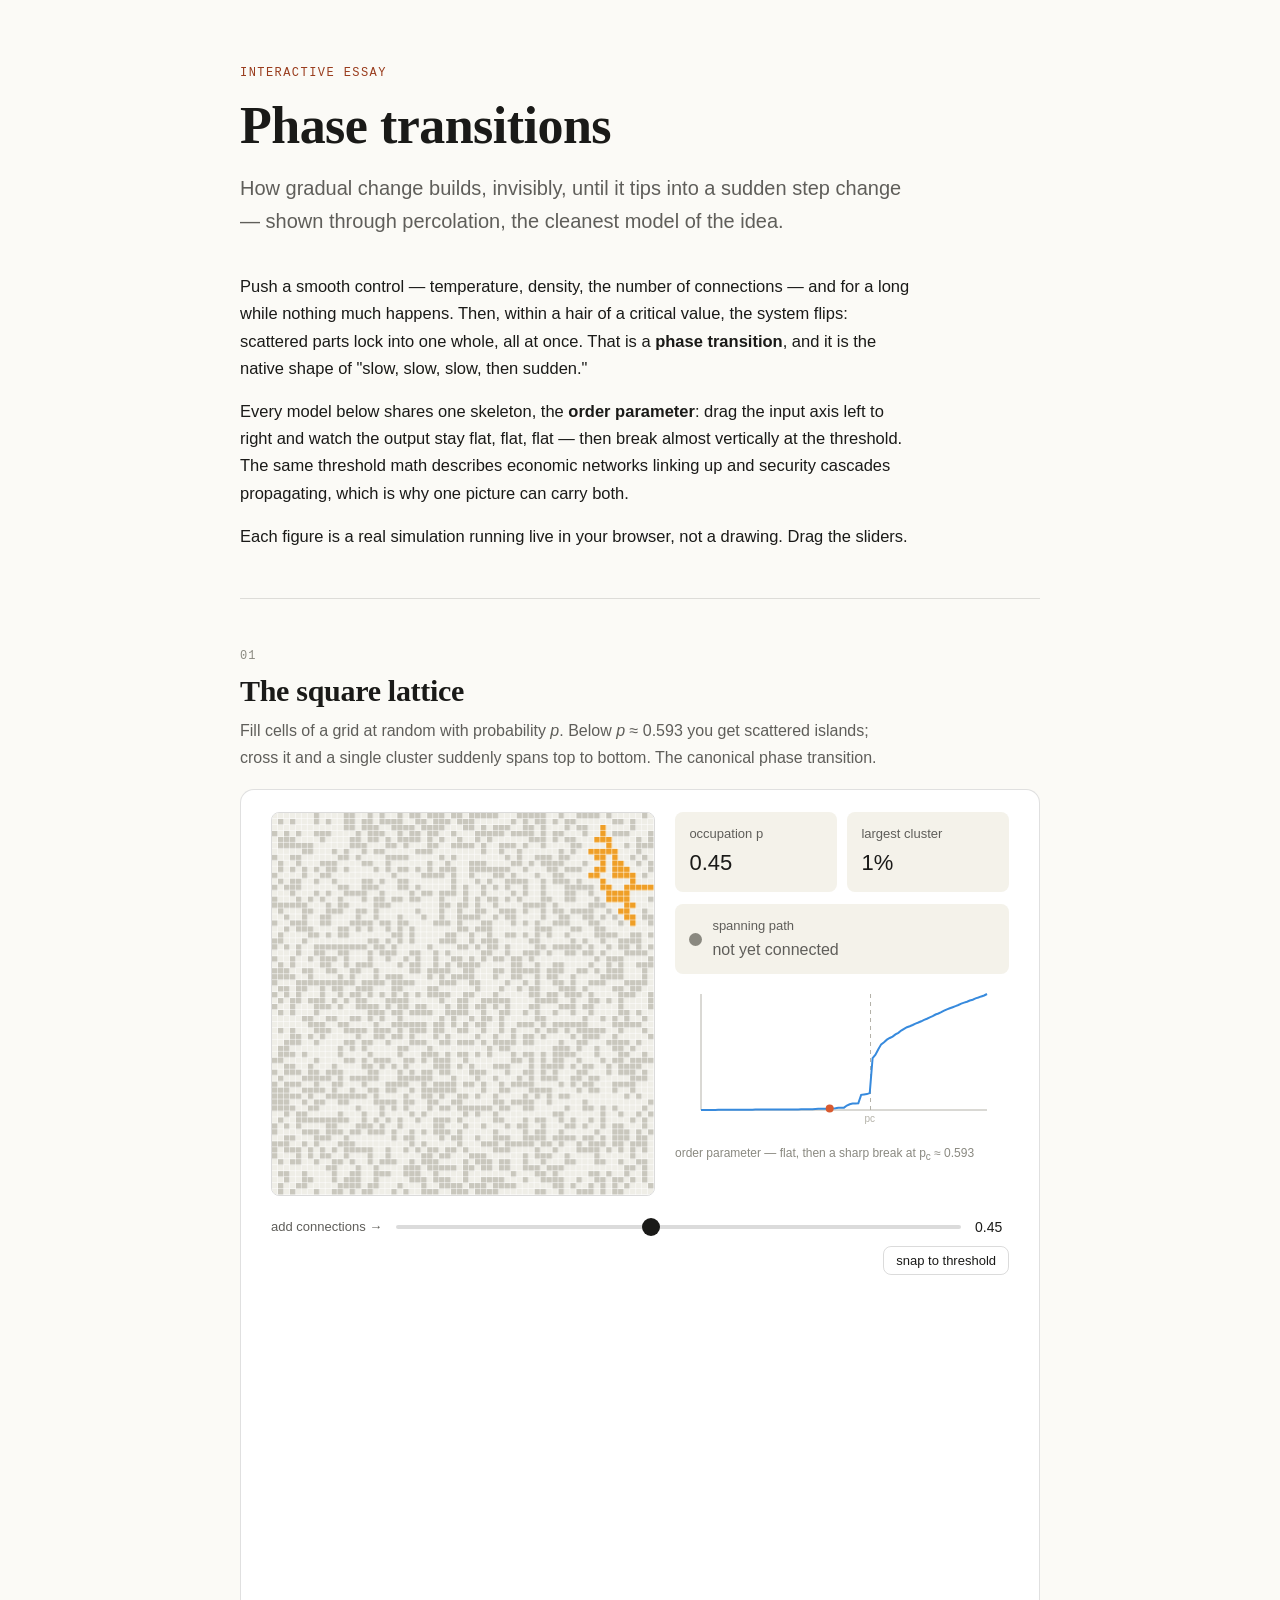
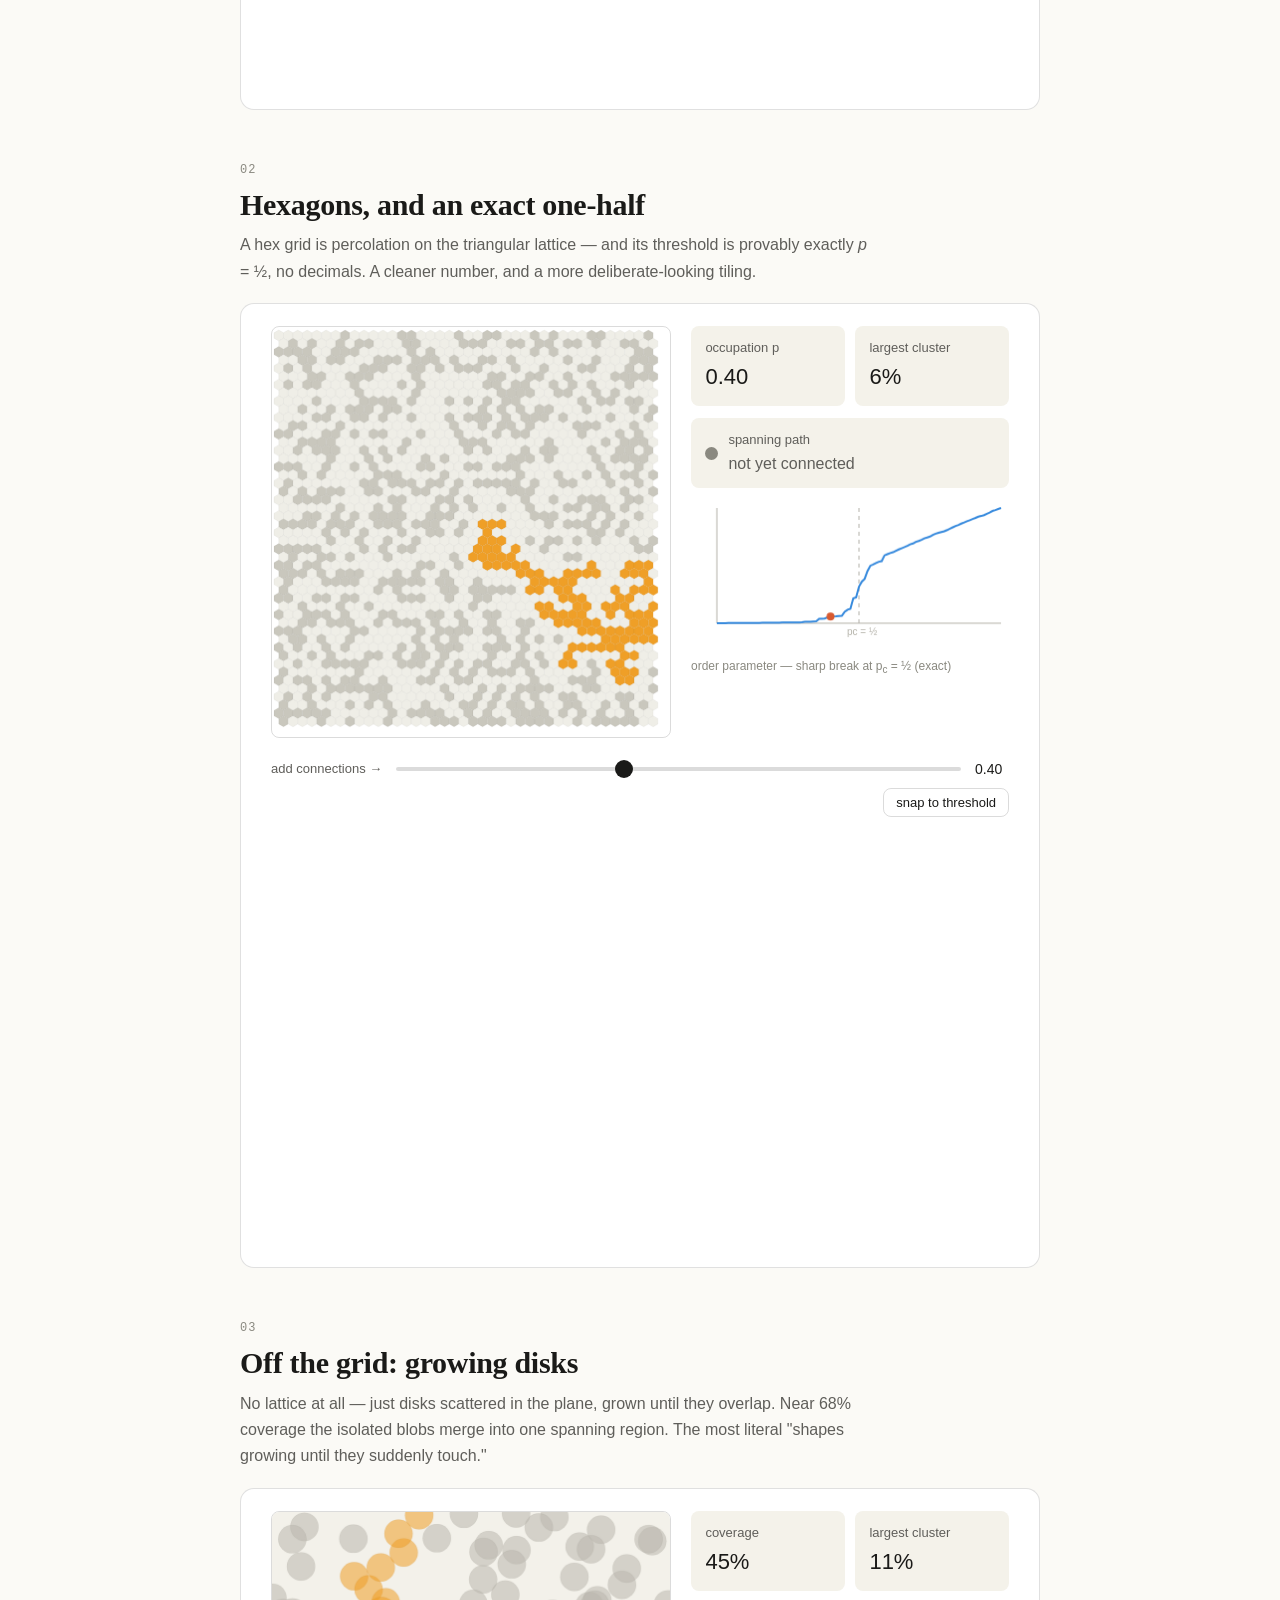
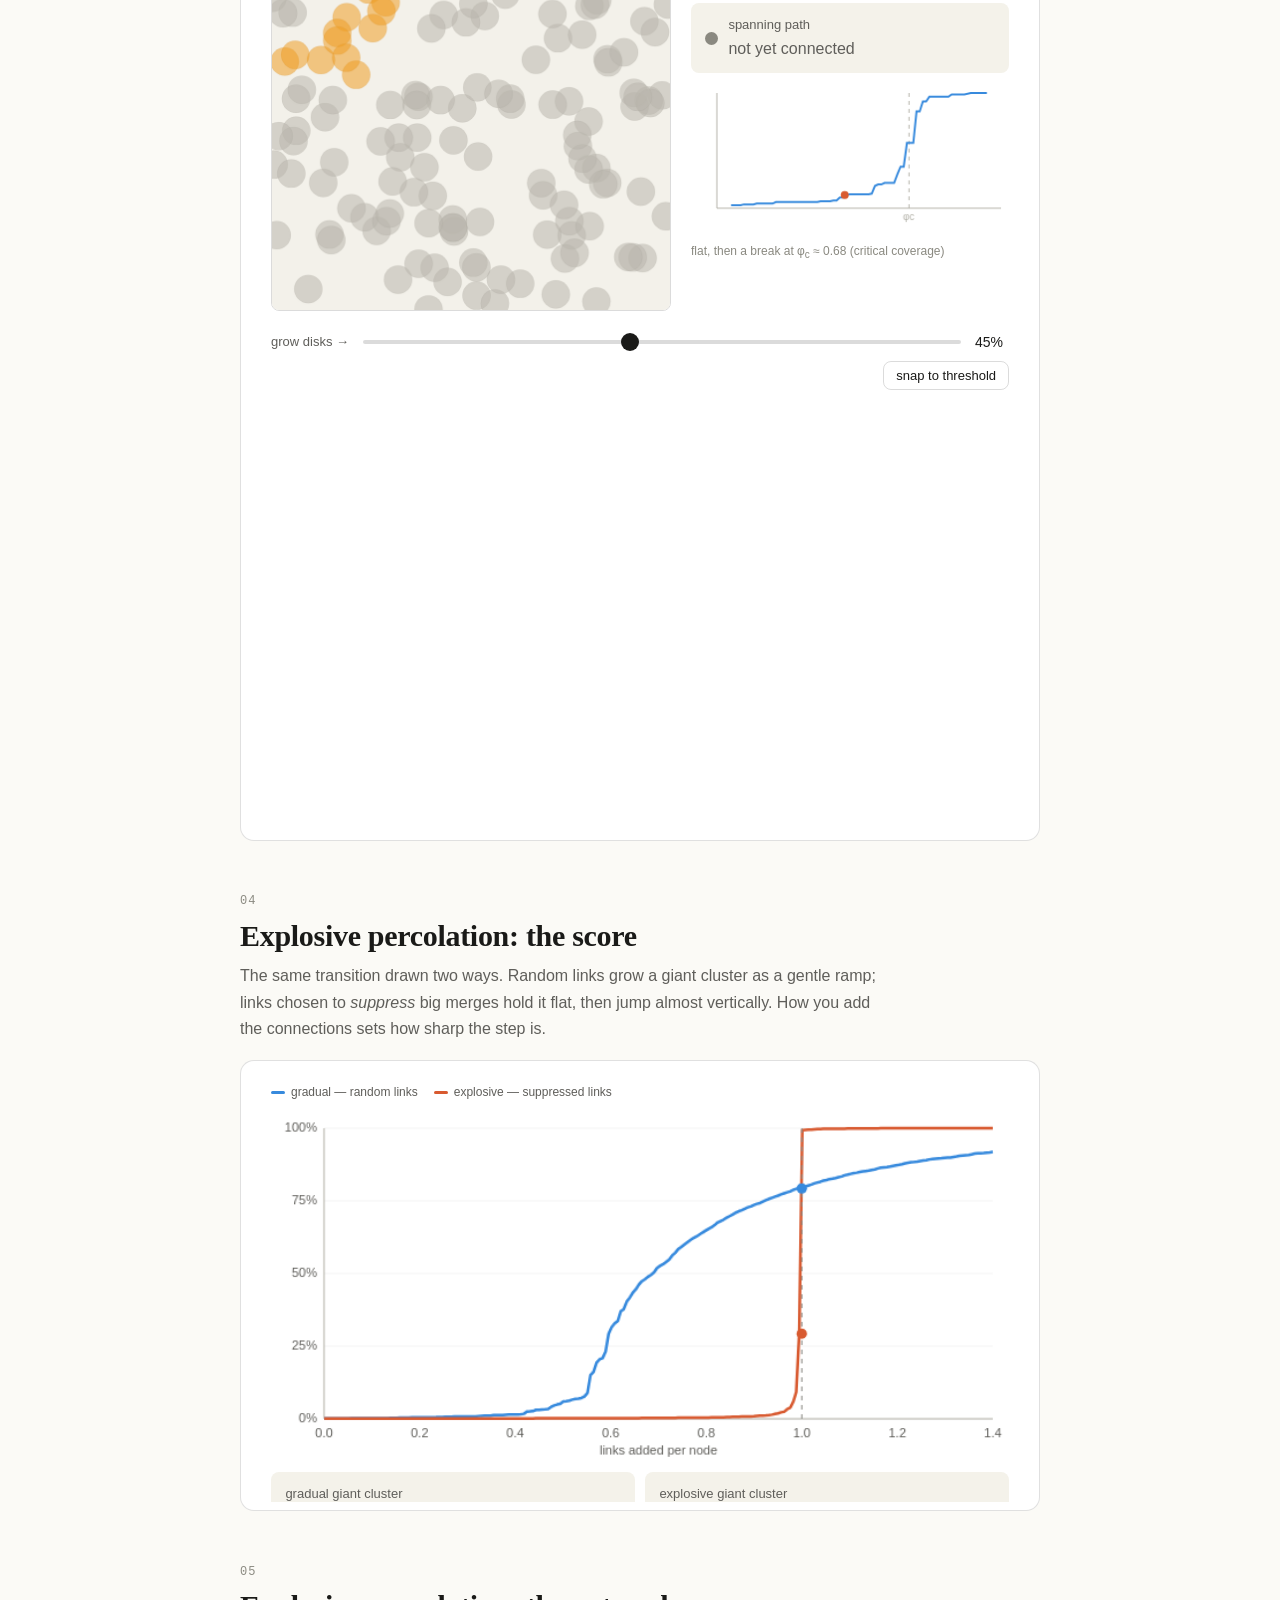
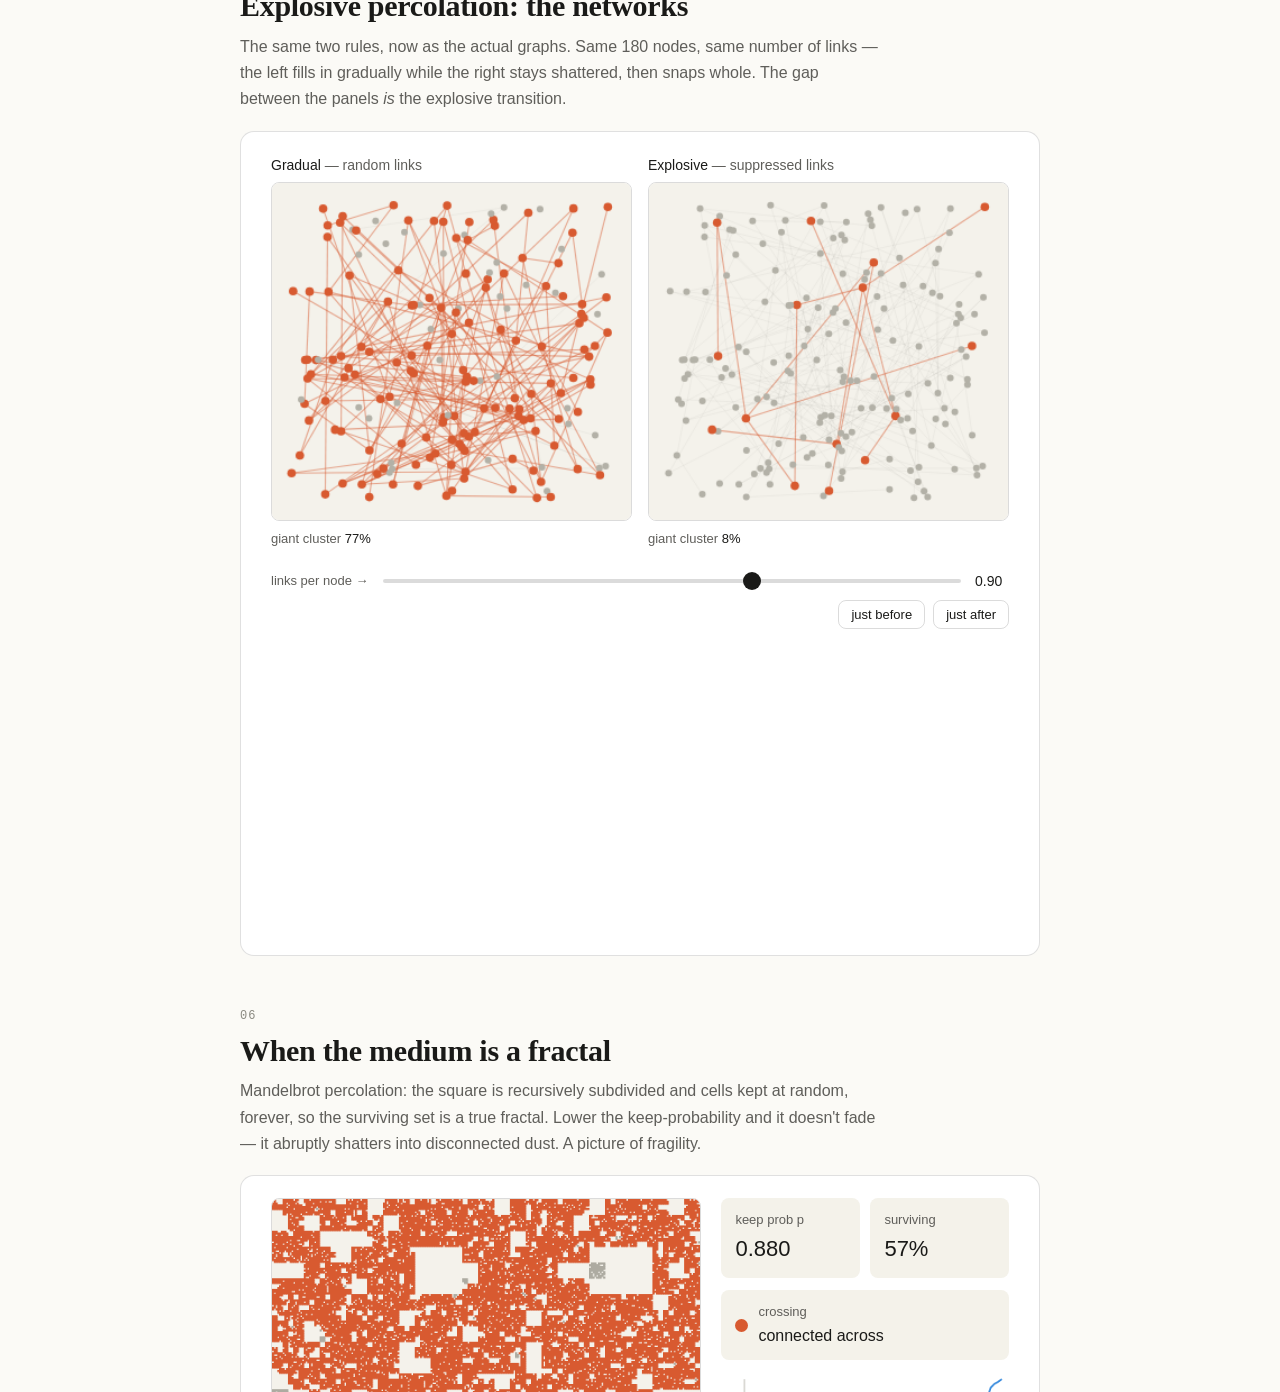
==== docs/index.html @ 06462e5b "Interactive percolation site: phase-transition explorer Seven live percolation models (square, hex, " ====
<!DOCTYPE html>
<html lang="en">
<head>
<meta charset="utf-8">
<meta name="viewport" content="width=device-width, initial-scale=1">
<title>Phase Transitions — interactive percolation</title>
<meta name="description" content="Interactive percolation models: how gradual change produces a sudden step change. Square and hex lattices, overlapping disks, explosive percolation, fractal and aperiodic tilings.">
<style>
:root{
  --ink:#1a1a18; --ink2:#5f5e5a; --ink3:#8a8980;
  --bg:#fbfaf6; --card:#ffffff; --line:rgba(0,0,0,0.12); --accent:#993C1D;
  --serif:Iowan Old Style,"Palatino Linotype",Palatino,Georgia,"Times New Roman",serif;
  --sans:-apple-system,BlinkMacSystemFont,"Segoe UI",Roboto,Helvetica,Arial,sans-serif;
  --mono:ui-monospace,"SF Mono",Menlo,Consolas,monospace;
}
@media (prefers-color-scheme: dark){
  :root{ --ink:#ececea; --ink2:#a8a79f; --ink3:#76746c; --bg:#161613; --card:#1c1c1a; --line:rgba(255,255,255,0.12); --accent:#E06B3D; }
}
*{box-sizing:border-box;}
html,body{margin:0;background:var(--bg);color:var(--ink);font-family:var(--sans);line-height:1.65;-webkit-font-smoothing:antialiased;}
.wrap{max-width:880px;margin:0 auto;padding:clamp(28px,5vw,72px) clamp(18px,4vw,40px);}
header{margin-bottom:2.5rem;}
.kicker{font-family:var(--mono);font-size:12px;letter-spacing:0.12em;text-transform:uppercase;color:var(--accent);margin:0 0 14px;}
h1{font-family:var(--serif);font-weight:600;font-size:clamp(34px,6vw,52px);line-height:1.08;margin:0 0 18px;letter-spacing:-0.01em;}
.lede{font-size:clamp(17px,2.4vw,20px);color:var(--ink2);max-width:42rem;margin:0;}
.intro{margin:2.2rem 0 0;font-size:16.5px;color:var(--ink);max-width:42rem;}
.intro p{margin:0 0 1rem;}
.intro strong{font-weight:600;}
.rule{height:1px;background:var(--line);border:0;margin:3rem 0;}
section.fig{margin:0 0 3.2rem;}
.fignum{font-family:var(--mono);font-size:12px;color:var(--ink3);letter-spacing:0.08em;}
h2{font-family:var(--serif);font-weight:600;font-size:clamp(23px,3.4vw,30px);line-height:1.18;margin:6px 0 10px;letter-spacing:-0.01em;}
.desc{font-size:16px;color:var(--ink2);margin:0 0 18px;max-width:40rem;}
.frame{background:var(--card);border:1px solid var(--line);border-radius:14px;padding:8px clamp(8px,2vw,16px);}
iframe{width:100%;border:0;display:block;background:transparent;}
footer{margin-top:1rem;padding-top:2rem;border-top:1px solid var(--line);font-size:14px;color:var(--ink3);}
footer a{color:var(--accent);text-decoration:none;}
footer a:hover{text-decoration:underline;}
a.src{color:var(--accent);text-decoration:none;}
a.src:hover{text-decoration:underline;}
</style>
</head>
<body>
<div class="wrap">

<header>
  <p class="kicker">Interactive essay</p>
  <h1>Phase transitions</h1>
  <p class="lede">How gradual change builds, invisibly, until it tips into a sudden step change — shown through percolation, the cleanest model of the idea.</p>

  <div class="intro">
    <p>Push a smooth control — temperature, density, the number of connections — and for a long while nothing much happens. Then, within a hair of a critical value, the system flips: scattered parts lock into one whole, all at once. That is a <strong>phase transition</strong>, and it is the native shape of "slow, slow, slow, then sudden."</p>
    <p>Every model below shares one skeleton, the <strong>order parameter</strong>: drag the input axis left to right and watch the output stay flat, flat, flat — then break almost vertically at the threshold. The same threshold math describes economic networks linking up and security cascades propagating, which is why one picture can carry both.</p>
    <p>Each figure is a real simulation running live in your browser, not a drawing. Drag the sliders.</p>
  </div>
</header>

<hr class="rule">

<section class="fig">
  <div class="fignum">01</div>
  <h2>The square lattice</h2>
  <p class="desc">Fill cells of a grid at random with probability <em>p</em>. Below <em>p</em> ≈ 0.593 you get scattered islands; cross it and a single cluster suddenly spans top to bottom. The canonical phase transition.</p>
  <div class="frame"><iframe src="widgets/square.html" style="height:560px" title="Square-lattice percolation"></iframe></div>
</section>

<section class="fig">
  <div class="fignum">02</div>
  <h2>Hexagons, and an exact one-half</h2>
  <p class="desc">A hex grid is percolation on the triangular lattice — and its threshold is provably exactly <em>p</em> = ½, no decimals. A cleaner number, and a more deliberate-looking tiling.</p>
  <div class="frame"><iframe src="widgets/hex.html" style="height:580px" title="Hexagonal percolation"></iframe></div>
</section>

<section class="fig">
  <div class="fignum">03</div>
  <h2>Off the grid: growing disks</h2>
  <p class="desc">No lattice at all — just disks scattered in the plane, grown until they overlap. Near 68% coverage the isolated blobs merge into one spanning region. The most literal "shapes growing until they suddenly touch."</p>
  <div class="frame"><iframe src="widgets/disks.html" style="height:560px" title="Continuum disk percolation"></iframe></div>
</section>

<section class="fig">
  <div class="fignum">04</div>
  <h2>Explosive percolation: the score</h2>
  <p class="desc">The same transition drawn two ways. Random links grow a giant cluster as a gentle ramp; links chosen to <em>suppress</em> big merges hold it flat, then jump almost vertically. How you add the connections sets how sharp the step is.</p>
  <div class="frame"><iframe src="widgets/explosive-curve.html" style="height:470px" title="Explosive percolation order parameter"></iframe></div>
</section>

<section class="fig">
  <div class="fignum">05</div>
  <h2>Explosive percolation: the networks</h2>
  <p class="desc">The same two rules, now as the actual graphs. Same 180 nodes, same number of links — the left fills in gradually while the right stays shattered, then snaps whole. The gap between the panels <em>is</em> the explosive transition.</p>
  <div class="frame"><iframe src="widgets/explosive-graph.html" style="height:470px" title="Explosive percolation networks"></iframe></div>
</section>

<section class="fig">
  <div class="fignum">06</div>
  <h2>When the medium is a fractal</h2>
  <p class="desc">Mandelbrot percolation: the square is recursively subdivided and cells kept at random, forever, so the surviving set is a true fractal. Lower the keep-probability and it doesn't fade — it abruptly shatters into disconnected dust. A picture of fragility.</p>
  <div class="frame"><iframe src="widgets/mandelbrot.html" style="height:560px" title="Mandelbrot fractal percolation"></iframe></div>
</section>

<section class="fig">
  <div class="fignum">07</div>
  <h2>A tiling that never repeats</h2>
  <p class="desc">Percolation on a Penrose tiling — perfect five-fold symmetry, yet no pattern ever repeats. The transition is still clean and universal: at the threshold, the particular tiling stops mattering.</p>
  <div class="frame"><iframe src="widgets/penrose.html" style="height:560px" title="Penrose aperiodic percolation"></iframe></div>
</section>

<footer>
  <p>Models implemented from scratch (union-find connectivity, golden-ratio deflation for the Penrose tiling, the Achlioptas product rule for explosive percolation). Curves and tilings regenerate on each load, so exact shapes vary.</p>
  <p>A few pointers for the curious: <a class="src" href="https://arxiv.org/abs/2508.08150">Recent progress on fractal percolation (2025)</a> · <a class="src" href="https://www.science.org/doi/10.1126/science.1167782">Explosive percolation in random networks (2009)</a> · <a class="src" href="https://momath.org/the-hat/">The hat &amp; the spectre aperiodic monotiles (2023)</a>.</p>
  <p>Built with Claude, for Konstantin Pilz · <a href="https://github.com/KonstantinPilz/percolation">source on GitHub</a></p>
</footer>

</div>

<script>
window.addEventListener('message', function(e){
  var h = e.data && e.data.h;
  if(!h) return;
  document.querySelectorAll('iframe').forEach(function(f){
    if(f.contentWindow === e.source){ f.style.height = (h + 6) + 'px'; }
  });
});
</script>
</body>
</html>
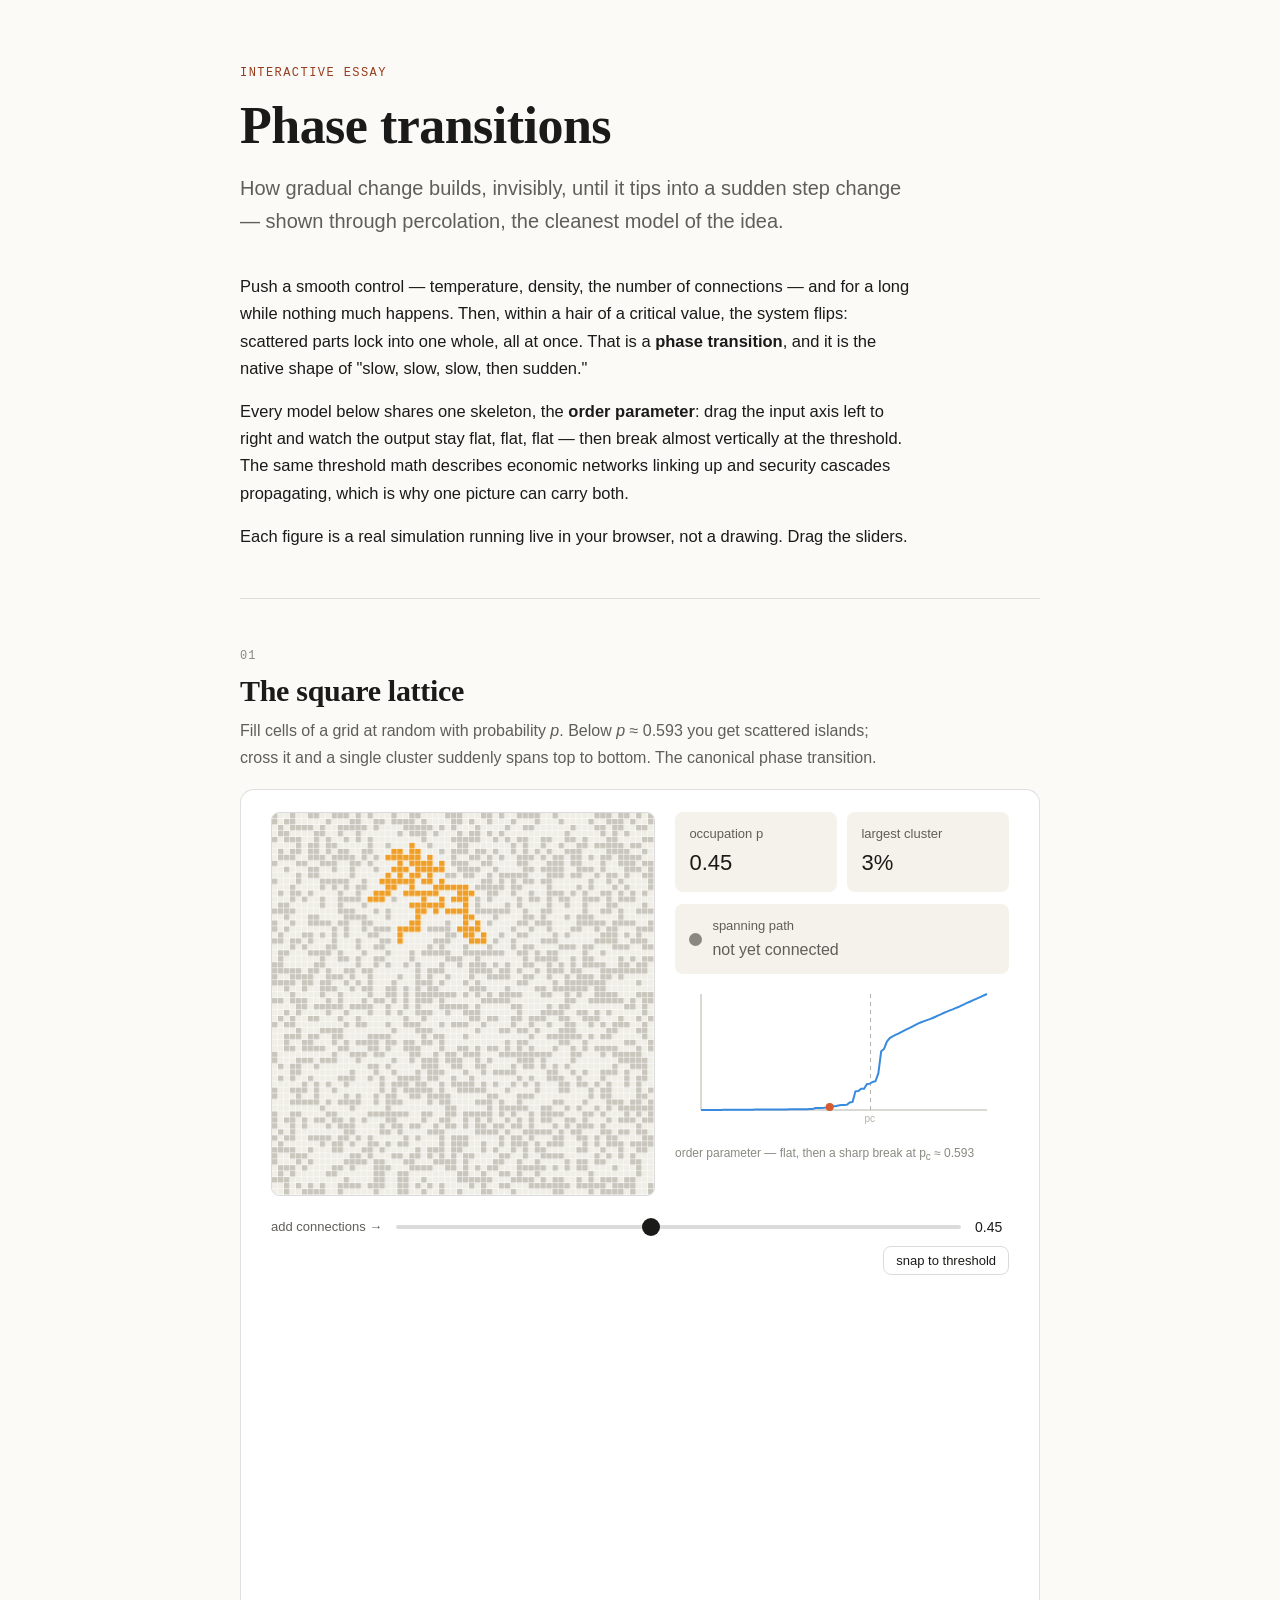
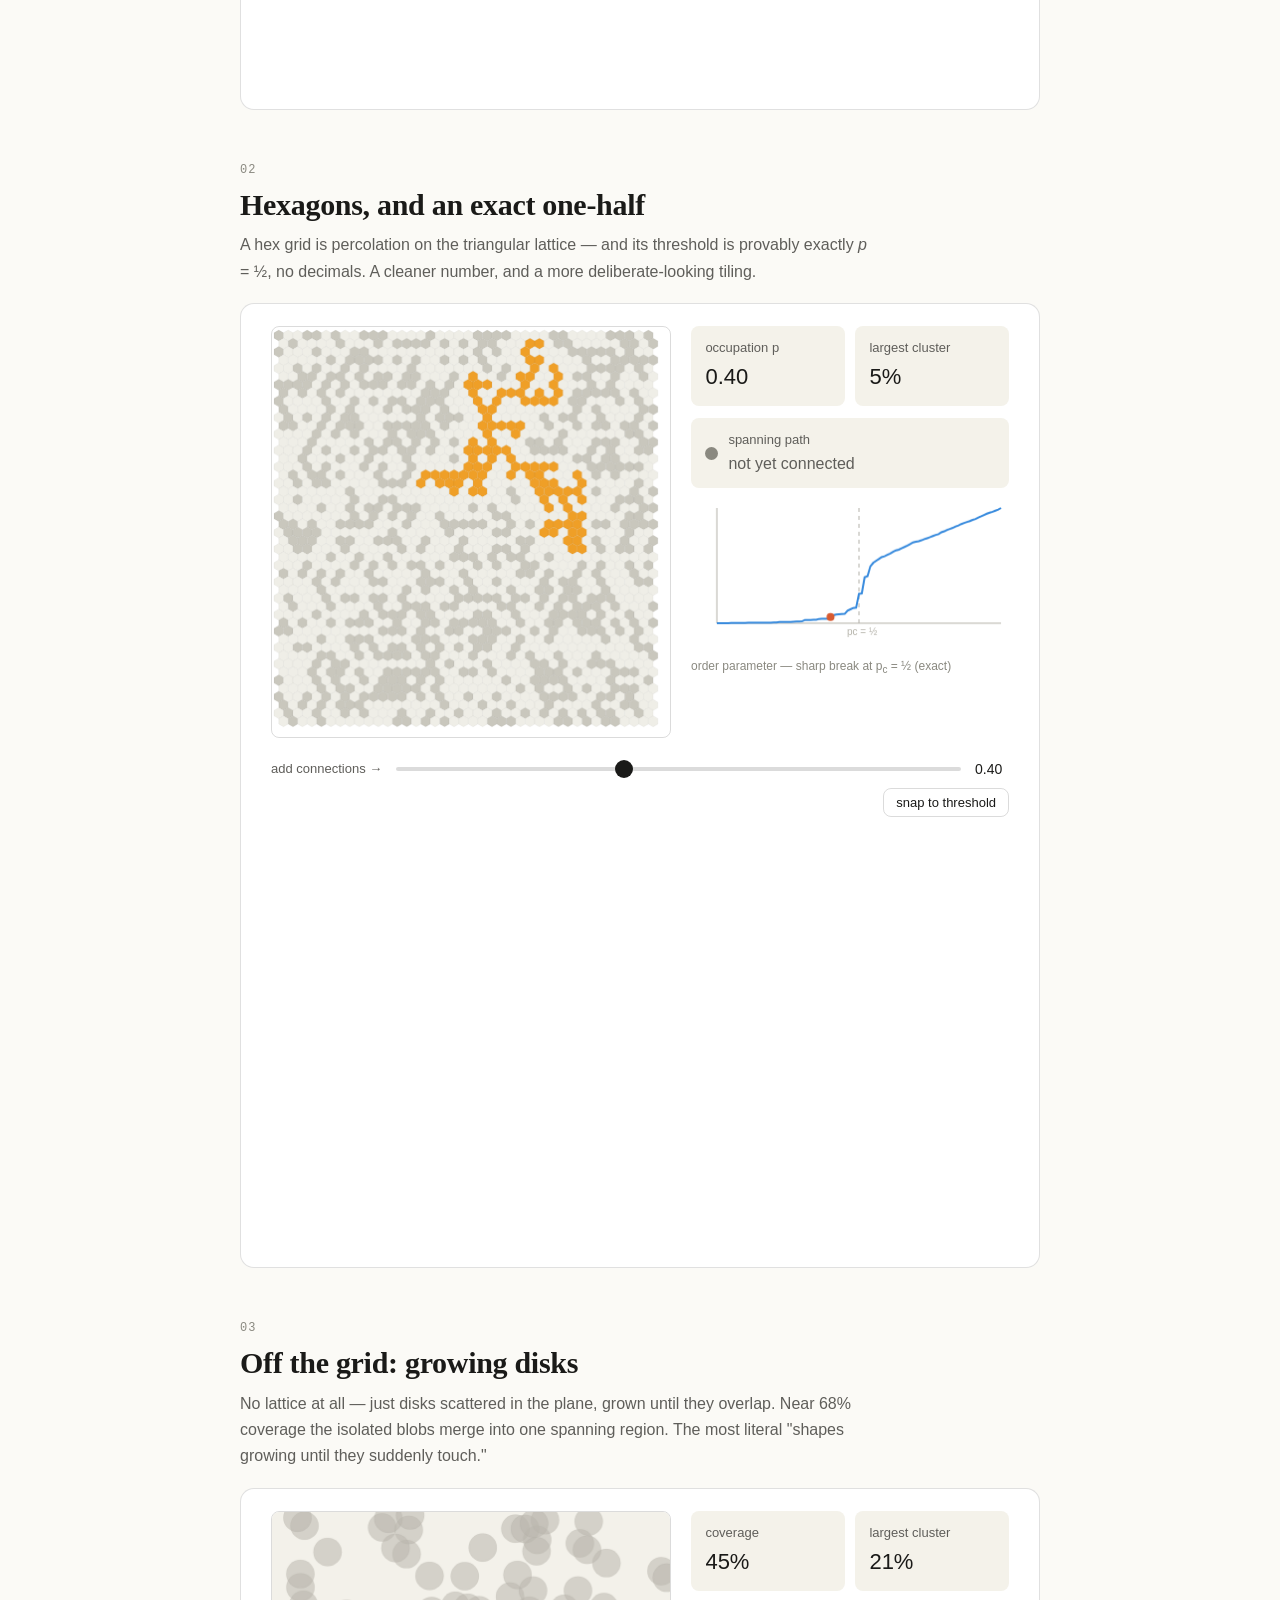
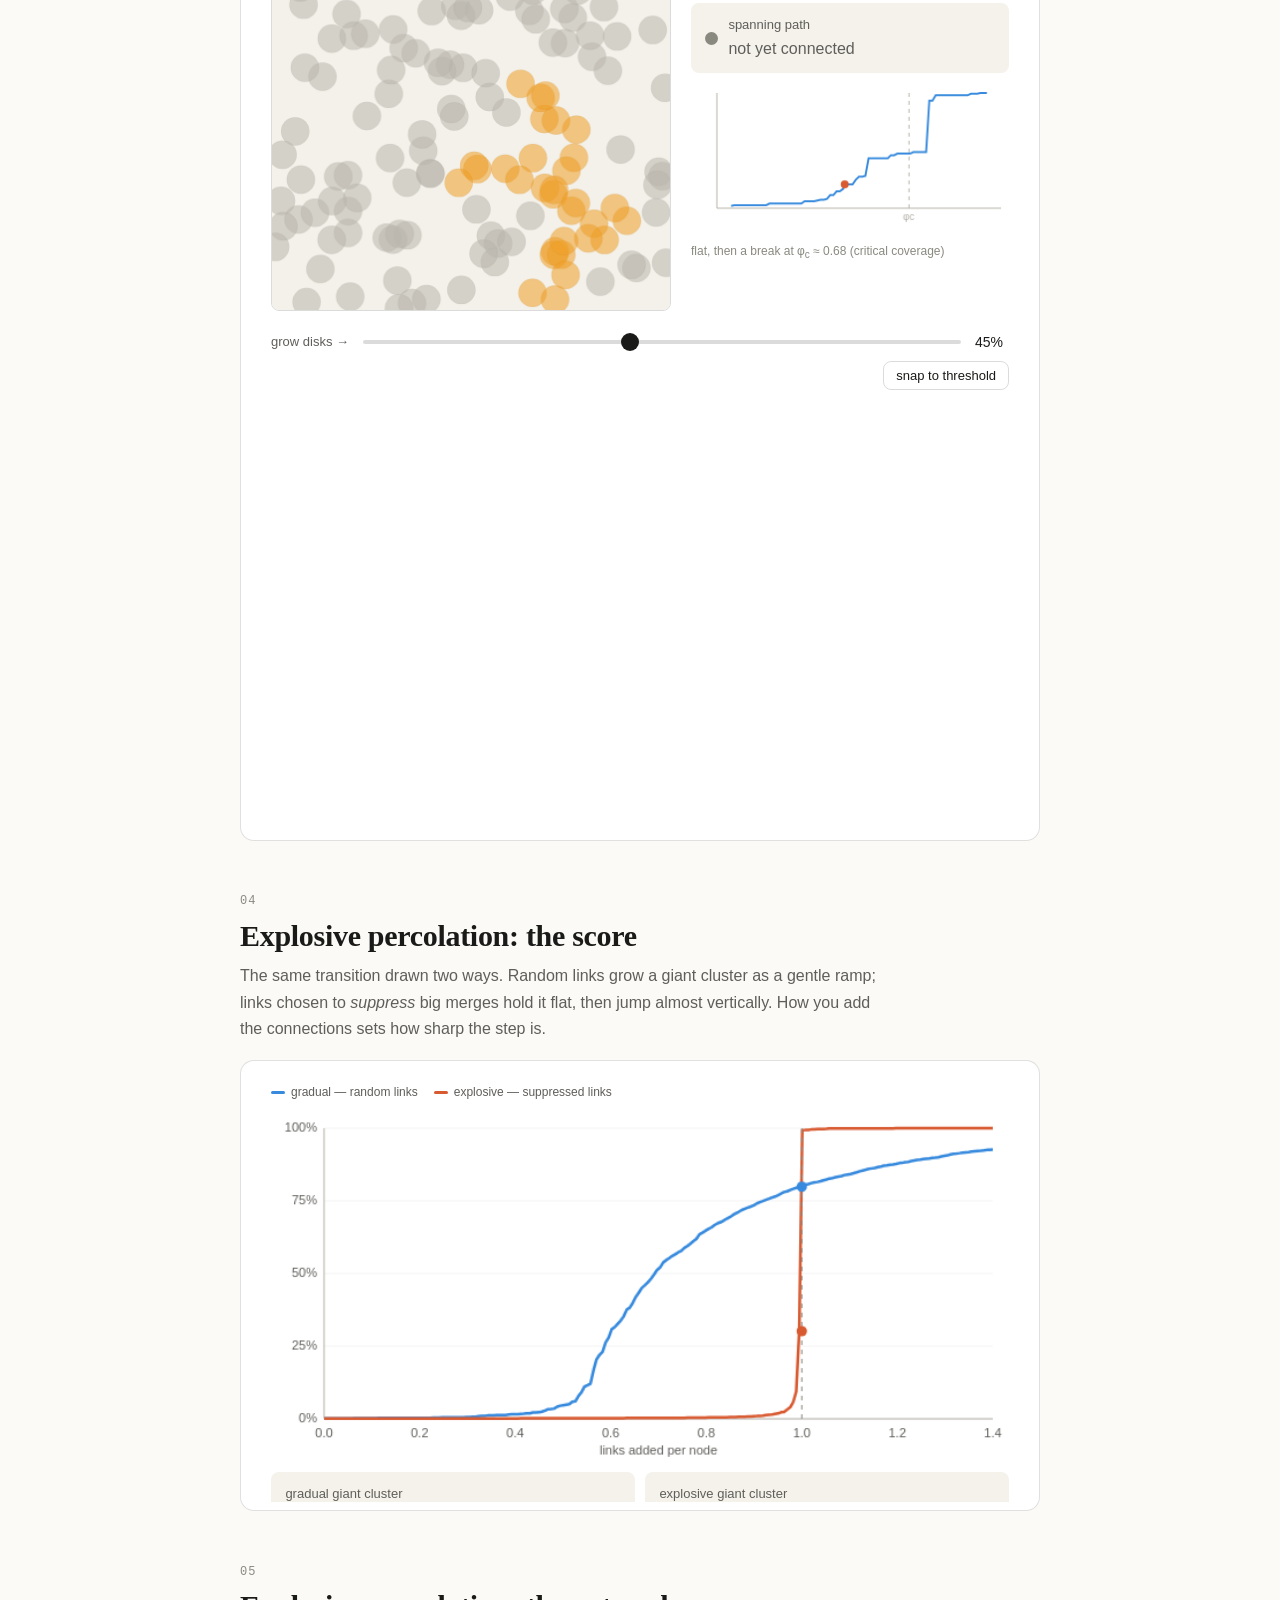
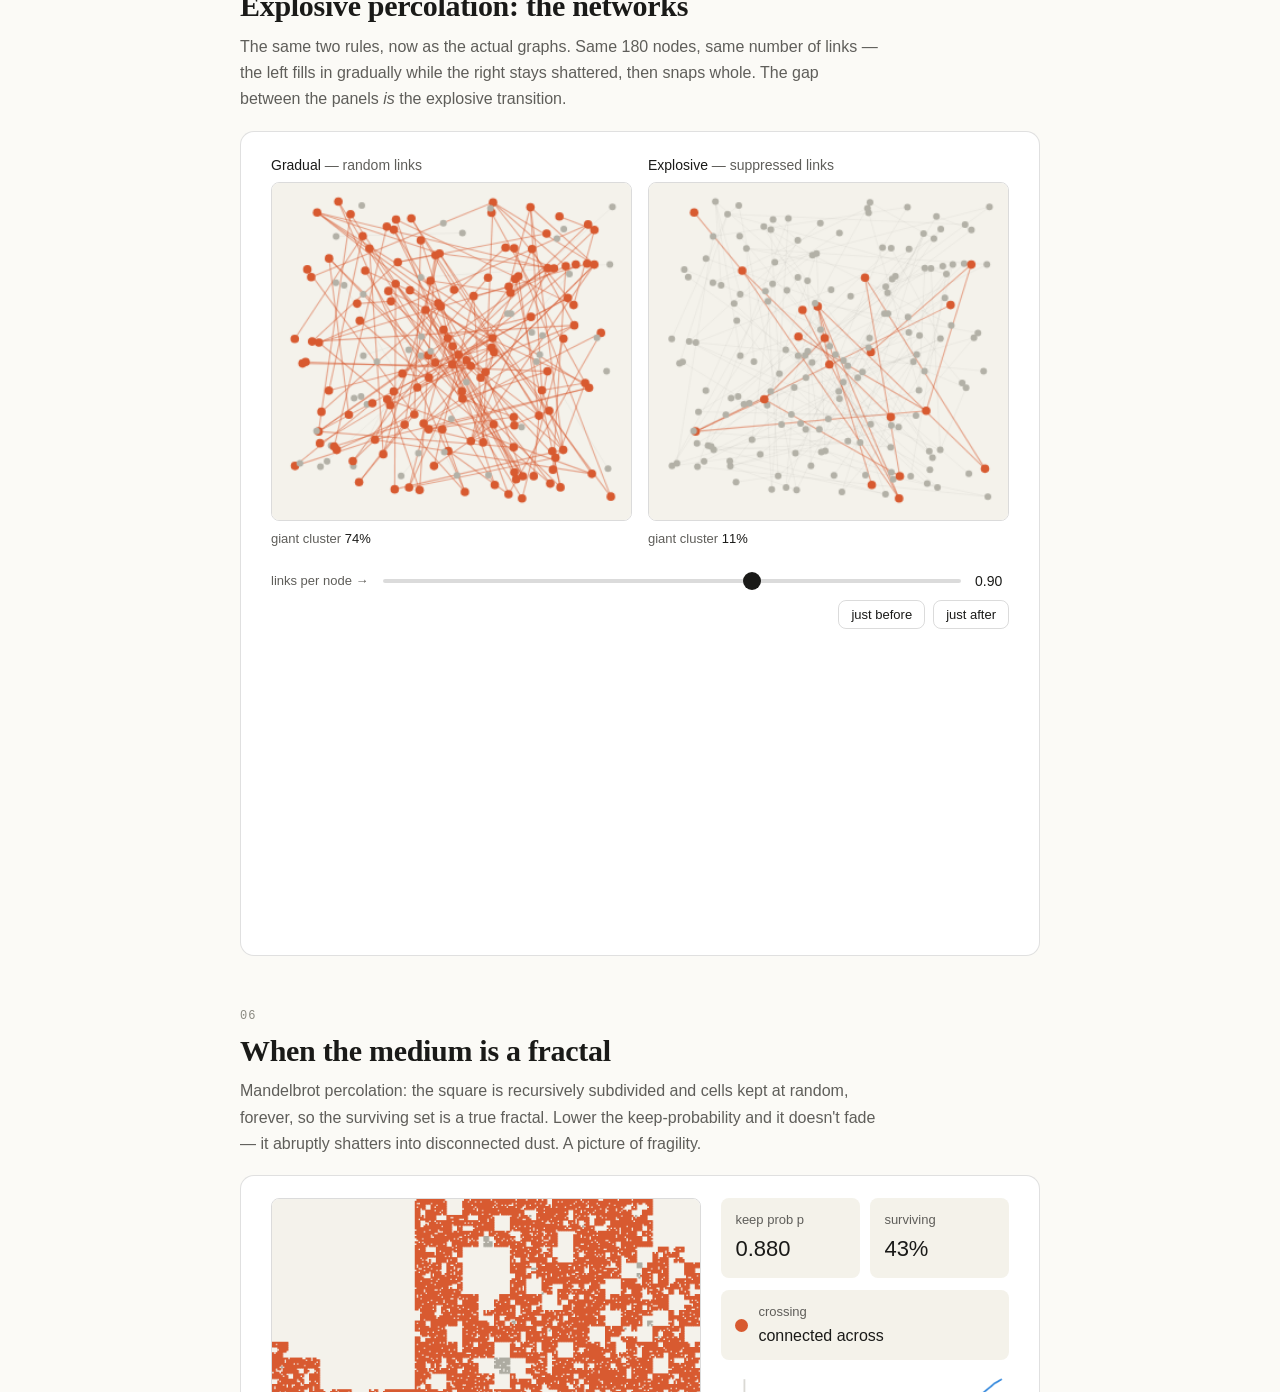
==== commit 3fdc1d50: "Add noindex meta to all pages Adds <meta name="robots" content="noindex, nofollow"> to every HTML pa" ====
--- a/docs/index.html
+++ b/docs/index.html
@@ -1,6 +1,7 @@
 <!DOCTYPE html>
 <html lang="en">
 <head>
+<meta name="robots" content="noindex, nofollow">
 <meta charset="utf-8">
 <meta name="viewport" content="width=device-width, initial-scale=1">
 <title>Phase Transitions — interactive percolation</title>
